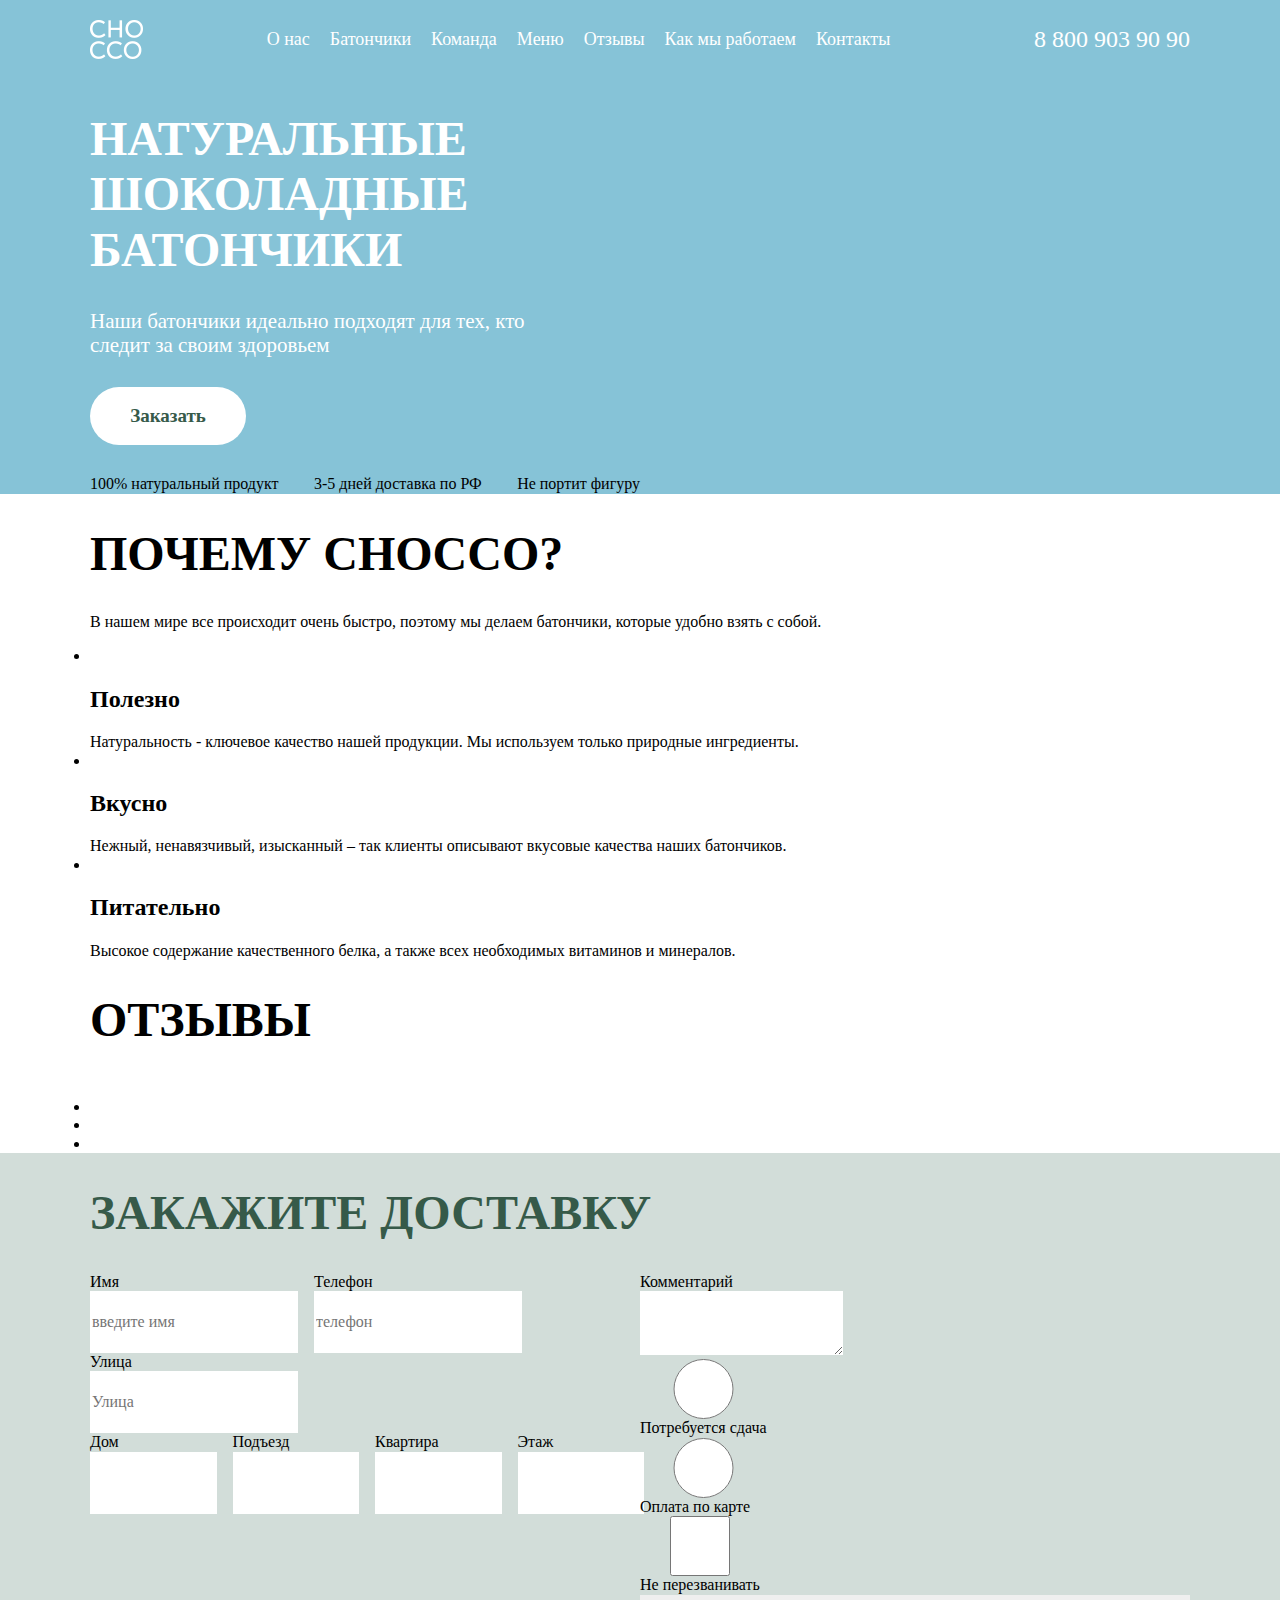
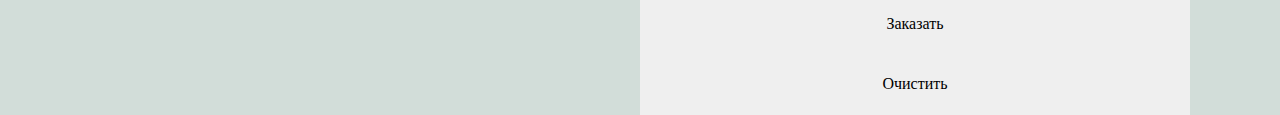
==== index.html @ 3db82af0 "начало проекта. создал основные блоки" ====
<!DOCTYPE html>
<html lang="ru">

<head>
    <meta charset="UTF-8" />
    <meta name="viewport" content="width=device-width, initial-scale=1.0" />
    <link rel="stylesheet" href="/css/style.css" />
    <title>Document</title>
</head>

<body>
    <div class="wrapper">
        <!-- main -->
        <main class="main">
            <section class="section section__one">
                <div class="container">
                    <header class="header">
                        <div class="header__logo"></div>
                        <ul class="header__menu">
                            <li class="header-menu__item">
                                <a href="" class="menu-item__link">О нас</a>
                            </li>
                            <li class="header-menu__item">
                                <a href="" class="menu-item__link">Батончики</a>
                            </li>
                            <li class="header-menu__item">
                                <a href="" class="menu-item__link">Команда</a>
                            </li>
                            <li class="header-menu__item">
                                <a href="" class="menu-item__link">Меню</a>
                            </li>
                            <li class="header-menu__item">
                                <a href="" class="menu-item__link">Отзывы</a>
                            </li>
                            <li class="header-menu__item">
                                <a href="" class="menu-item__link">Как мы работаем</a>
                            </li>
                            <li class="header-menu__item">
                                <a href="" class="menu-item__link">Контакты</a>
                            </li>
                        </ul>
                        <div class="header__contacts">
                            <a href="tel:88009039090" class="header-contacts__link">
                                <div class="header-contacts__icon"></div>
                                <div class="header-contacts__number">8 800 903 90 90</div>
                            </a>
                        </div>
                    </header>
                    <div class="hero__desc">
                        <h1 class="hero__title title">натуральные шоколадные батончики</h1>
                        <div class="hero__text">
                            Наши батончики идеально подходят для тех, кто следит за своим здоровьем
                        </div>
                        <div class="hero__btn">
                            <a href="" class="hero-btn__link">Заказать</a>
                        </div>
                    </div>
                    <ul class="hero-info__list">
                        <li class="hero-info-list__item">
                            <div class="hero-info-list-item__pic"></div>
                            <div class="hero-info-list-item__text">100% натуральный продукт</div>
                        </li>
                        <li class="hero-info-list__item">
                            <div class="hero-info-list-item__pic"></div>
                            <div class="hero-info-list-item__text">3-5 дней доставка по РФ</div>
                        </li>
                        <li class="hero-info-list__item">
                            <div class="hero-info-list-item__pic"></div>
                            <div class="hero-info-list-item__text">Не портит фигуру</div>
                        </li>
                    </ul>
                    <!-- <ul class="hero-dots__list">
                            <li class="hero-dots__item hero-dots__item--active"></li>
                            <li class="hero-dots__item"></li>
                            <li class="hero-dots__item"></li>
                            <li class="hero-dots__item"></li>
                            <li class="hero-dots__item"></li>
                            <li class="hero-dots__item"></li>
                            <li class="hero-dots__item"></li>
                            <li class="hero-dots__item"></li>
                        </ul> -->
                </div>
            </section>
            <section class="section section__about">
                <div class="container">
                    <article class="about-row">
                        <h1 class="title title__about">почему chocco?</h1>
                        <p class="about__text">
                            В нашем мире все происходит очень быстро, поэтому мы делаем батончики, которые удобно
                            взять с собой.
                        </p>
                    </article>
                    <article class="about-row">
                        <ul class="about__list">
                            <li class="about-list__item">
                                <div class="about-item__img-wrap">
                                    <img src="" alt="" class="about-item__img" />
                                </div>
                                <h2 class="about-item__title">Полезно</h2>
                                <div class="about-item__desc">
                                    Натуральность - ключевое качество нашей продукции. Мы используем только
                                    природные ингредиенты.
                                </div>
                            </li>
                            <li class="about-list__item">
                                <div class="about-item__img-wrap">
                                    <img src="" alt="" class="about-item__img" />
                                </div>
                                <h2 class="about-item__title">Вкусно</h2>
                                <div class="about-item__desc">
                                    Нежный, ненавязчивый, изысканный – так клиенты описывают вкусовые качества наших
                                    батончиков.
                                </div>
                            </li>
                            <li class="about-list__item">
                                <div class="about-item__img-wrap">
                                    <img src="" alt="" class="about-item__img" />
                                </div>
                                <h2 class="about-item__title">Питательно</h2>
                                <div class="about-item__desc">
                                    Высокое содержание качественного белка, а также всех необходимых витаминов и
                                    минералов.
                                </div>
                            </li>
                        </ul>
                    </article>
                </div>
            </section>

            <section class="section section-reviews">
                <div class="container">
                    <h1 class="title reviews-title">отзывы</h1>
                    <article class="review">
                        <div class="review__avatar-wrap">
                            <img src="" alt="" class="review__avatar" />
                        </div>
                        <ul class="reviews__list">
                            <li class="reviews__item">
                                <div class="reviews-item__img-wrap">
                                    <img src="" alt="" class="reviews-item__img" />
                                </div>
                            </li>
                            <li class="reviews__item">
                                <div class="reviews-item__img-wrap">
                                    <img src="" alt="" class="reviews-item__img" />
                                </div>
                            </li>
                            <li class="reviews__item">
                                <div class="reviews-item__img-wrap">
                                    <img src="" alt="" class="reviews-item__img" />
                                </div>
                            </li>
                        </ul>
                    </article>
                </div>
            </section>

            <section class="section section-form">
                <div class="container">
                    <form class="order-form" action="">
                        <h1 class="title form-title">закажите доставку</h1>
                        <div class="form__column">
                            <div class="form-column__row">
                                <label class="form-row__block">
                                    <div class="input-label__text">Имя</div>
                                    <input type="text" name="name" class="order-form__input" placeholder="введите имя" required />
                                </label>
                                <label class="form-row__block">
                                    <div class="input-label__text">Телефон</div>
                                    <input type="number" name="phone" class="order-form__input" placeholder="телефон" required />
                                </label>
                            </div>
                            <div class="form-column__row">
                                <label class="form-row__block">
                                    <div class="input-label__text">Улица</div>
                                    <input type="text" name="street" class="order-form__input" placeholder="Улица"
                                        required />
                                </label>
                            </div>
                            <div class="form-column__row">
                                <label class="form-row__block">
                                    <div class="input-label__text">Дом</div>
                                    <input type="number" name="building" class="order-form__input" id="" />
                                </label>
                                <label class="form-row__block">
                                    <div class="input-label__text">Подъезд</div>
                                    <input type="number" name="block" class="order-form__input" />
                                </label>
                                <label class="form-row__block">
                                    <div class="input-label__text">Квартира</div>
                                    <input type="number" name="apart" class="order-form__input"/>
                                </label>
                                <label class="form-row__block">
                                    <div class="input-label__text">Этаж</div>
                                    <input type="number" name="floor" class="order-form__input" />
                                </label>
                            </div>
                        </div>
                        <div class="form__column">
                            <div class="form-column__row">
                                <label class="order-form__block">
                                    <div class="input-label__text">Комментарий</div>
                                    <textarea name="comment" id=""
                                        class="order-form__input order-form__input--textarea"></textarea>
                                </label>
                            </div>
                            <div class="form-column__row">
                                <label class="form-row__block" name="money">
                                    <input type="radio" value="odd-money" name="money"
                                        class="order-form__input order-form__input--radiobutton" />
                                    <div class="form-input__text">Потребуется сдача</div>
                                    <input type="radio" value="card" name="money"
                                        class="order-form__input order-form__input--radiobutton" />
                                    <div class="form-input__text">Оплата по карте</div>
                                </label>
                            </div>
                            <div class="form-column__row">
                                <label class="form-row__block">
                                    <input type="checkbox" class="order-form__input order-form__input--checkbox" />
                                    <div class="form-input__text">Не перезванивать</div>
                                </label>
                            </div>
                            <div class="form-input__row">
                                <input type="submit" class="order-form__input order-form__input--submit"
                                    value="Заказать" />
                                <input type="reset" class="order-form__input order-form__input--reset"
                                    value="Очистить" />
                            </div>
                        </div>
                    </form>
                </div>
            </section>
        </main>
        <!-- footer -->
    </div>
</body>

</html>
---- css/style.css ----
@import url(/css/normalize.css);
@import url(/css/fonts/fonts.css);
@import url(/css/layout.css);
@import url(/css/blocks/header/header.css);
.title {
  text-transform: uppercase;
  font-size: 48px;
}

.wrapper {
  width: 100%;
}

ul {
  margin: 0;
  padding: 0;
}

.container {
  width: 1100px;
  margin: 0 auto;
  font-family: Alegreya Sans;
}

.section__one {
  display: flex;
  flex-direction: column;
  flex-wrap: nowrap;
  background-color: #86c3d7;
}

.header {
  display: flex;
  justify-content: space-between;
  align-items: center;
  padding: 20px 0;
  font-size: 18px;
}

.header__logo {
  background: url(/css/blocks/header/logo.png) center center no-repeat;
  width: 53px;
  height: 39px;
}

.header__menu {
  display: flex;
  margin: 0;
  padding: 0;
  list-style-type: none;
  justify-content: space-around;
}

.header-menu__item {
  margin-right: 20px;
}

.menu-item__link {
  text-decoration: none;
  color: #fff;
}

.header-contacts__link {
  text-decoration: none;
  color: #fff;
  font-size: 24px;
}

.hero__desc {
  width: 40%;
}

.hero__title {
  color: #fff;
}

.hero__text {
  font-family: Alegreya Sans;
  font-size: 21px;
  color: #fff;
}

.hero__btn {
  background-color: #fff;
  width: 156px;
  height: 58px;
  display: flex;
  justify-content: center;
  align-items: center;
  border-radius: 30px;
  margin: 30px 0;
}

.hero-btn__link {
  text-decoration: none;
  color: #000;
  font-size: 19px;
  font-weight: 800;
  color: #365a49;
}

.hero-info__list {
  margin: 0;
  padding: 0;
  list-style-type: none;
  display: flex;
  width: 50%;
  justify-content: space-between;
}

.section-form {
  background-color: #d2ddd9;
}

.order-form {
  display: flex;
  flex-wrap: wrap;
}

.form-title {
  color: #365a49;
  width: 100%;
}

.form__column {
  width: 50%;
}

.form-column__row {
  display: flex;
}

.form-row__block {
  display: flex;
  flex-direction: column;
  margin-right: 20px;
}
.form-row__block:last-child {
  margin-right: 0;
}

.order-form__input {
  height: 60px;
  width: 100%;
  border: none;
  outline-color: #dee2bd;
}

.order-form__input--radiobutton {
  display: inline-block;
}
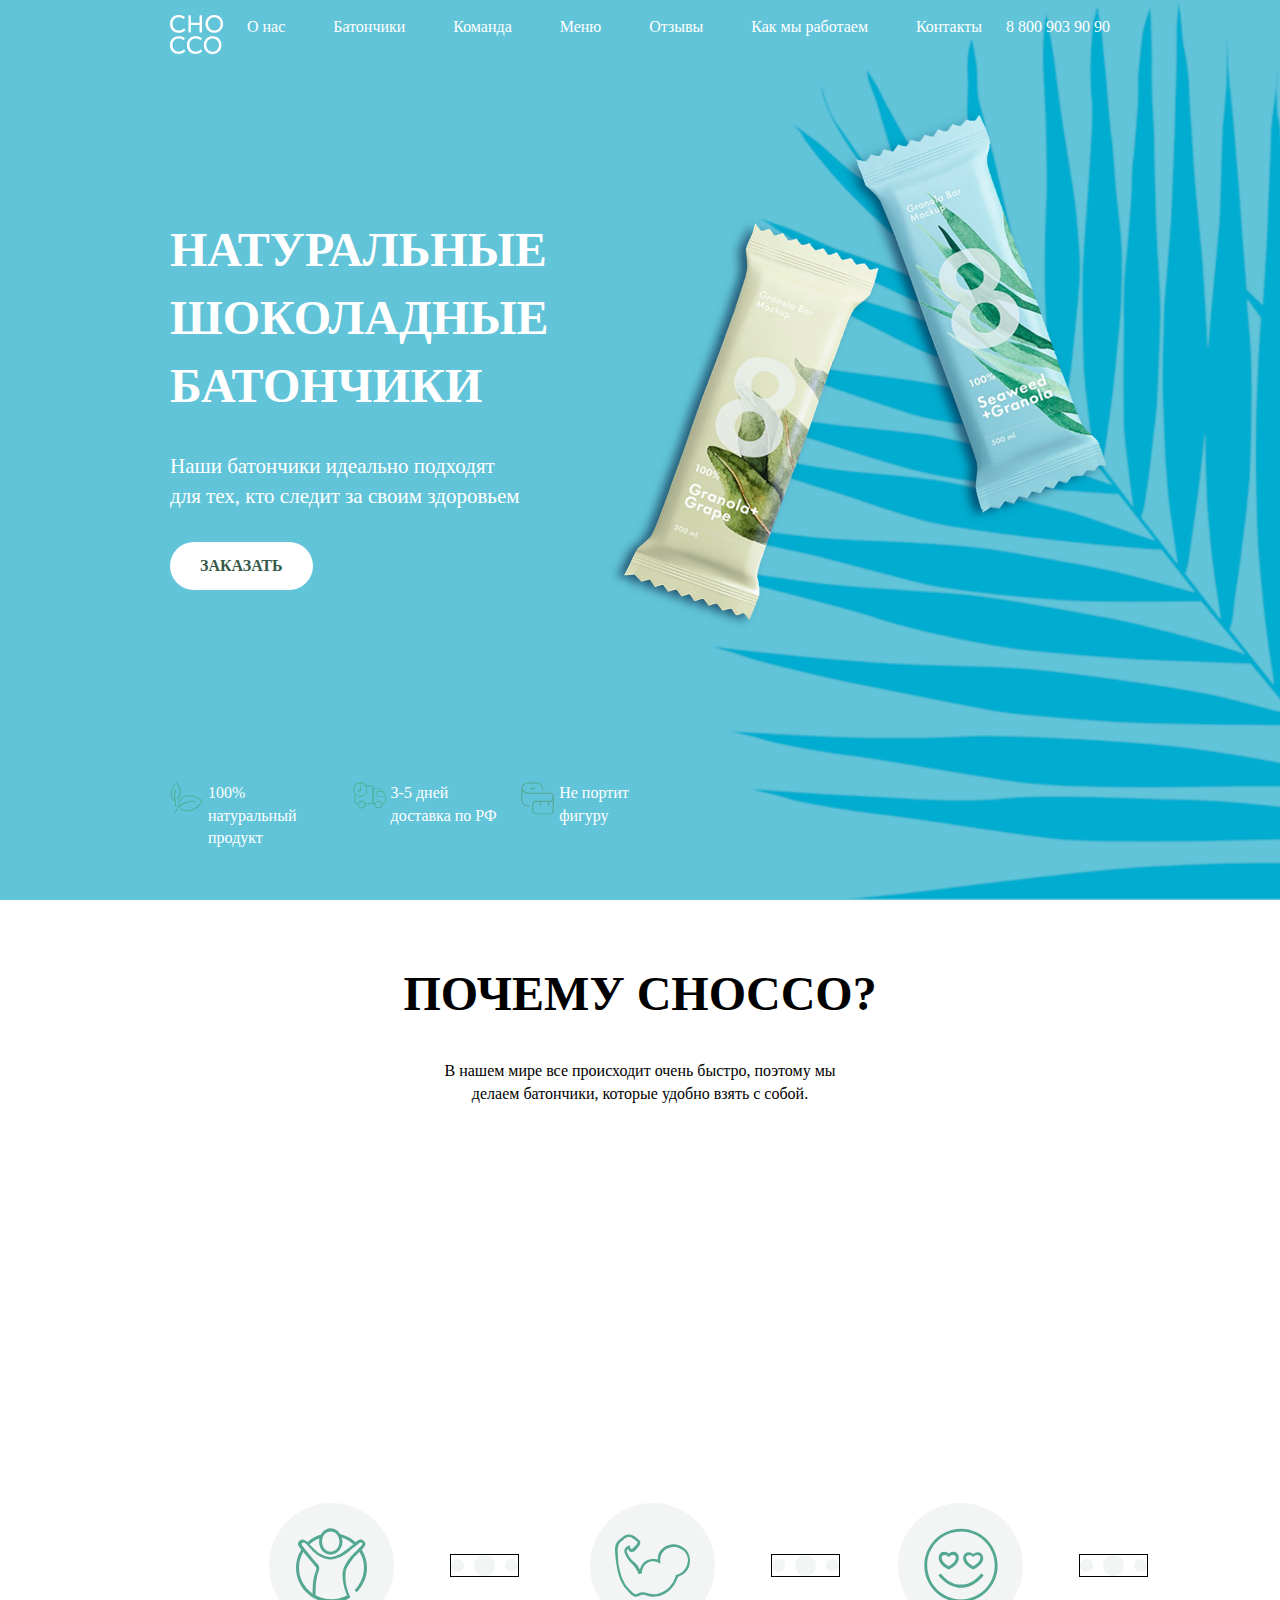
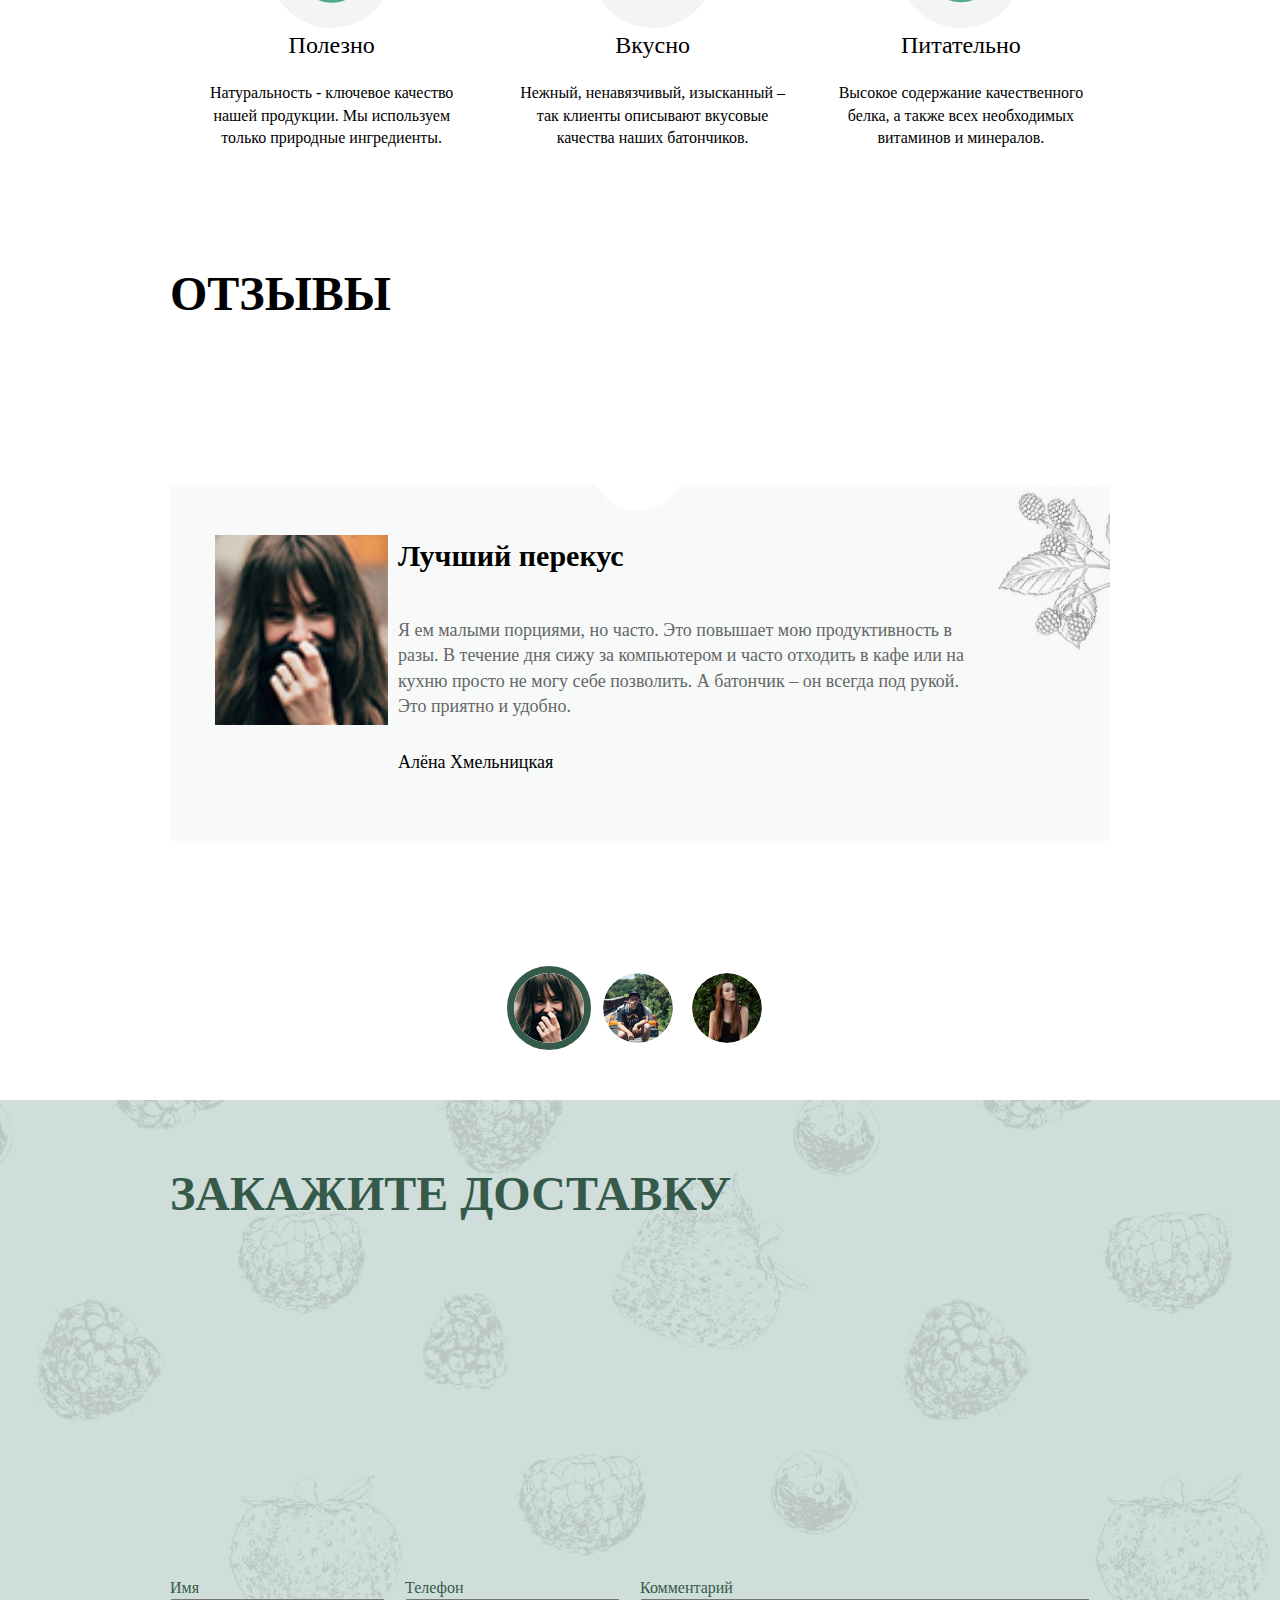
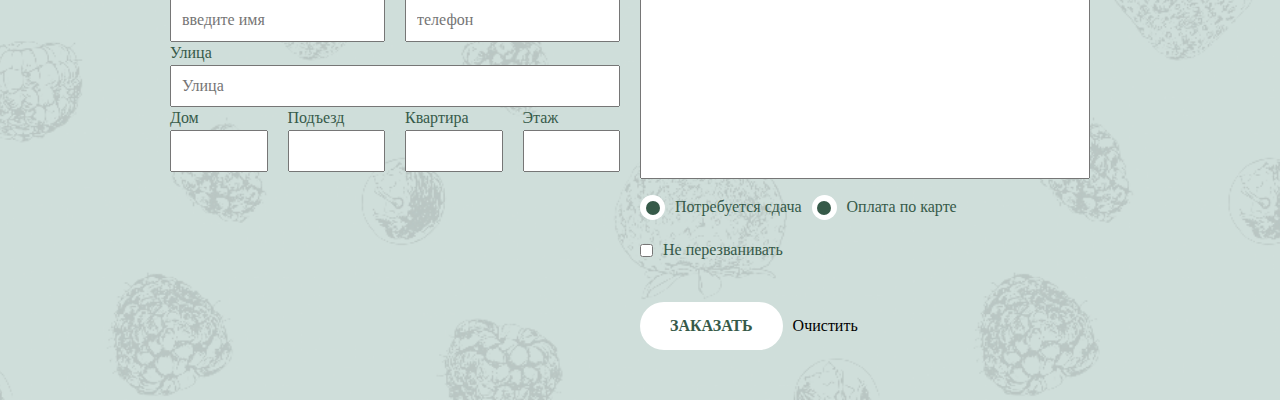
==== commit a995c1d6: "рbout-item__img-wrapазметил блоки hero,about, form" ====
--- a/index.html
+++ b/index.html
@@ -4,7 +4,7 @@
 <head>
     <meta charset="UTF-8" />
     <meta name="viewport" content="width=device-width, initial-scale=1.0" />
-    <link rel="stylesheet" href="/css/style.css" />
+    <link rel="stylesheet" href="/css/main.css" />
     <title>Document</title>
 </head>
 
@@ -12,80 +12,82 @@
     <div class="wrapper">
         <!-- main -->
         <main class="main">
-            <section class="section section__one">
+            <section class=" section section--uncentered hero">
                 <div class="container">
                     <header class="header">
-                        <div class="header__logo"></div>
-                        <ul class="header__menu">
-                            <li class="header-menu__item">
-                                <a href="" class="menu-item__link">О нас</a>
-                            </li>
-                            <li class="header-menu__item">
-                                <a href="" class="menu-item__link">Батончики</a>
-                            </li>
-                            <li class="header-menu__item">
-                                <a href="" class="menu-item__link">Команда</a>
-                            </li>
-                            <li class="header-menu__item">
-                                <a href="" class="menu-item__link">Меню</a>
-                            </li>
-                            <li class="header-menu__item">
-                                <a href="" class="menu-item__link">Отзывы</a>
-                            </li>
-                            <li class="header-menu__item">
-                                <a href="" class="menu-item__link">Как мы работаем</a>
-                            </li>
-                            <li class="header-menu__item">
-                                <a href="" class="menu-item__link">Контакты</a>
-                            </li>
-                        </ul>
-                        <div class="header__contacts">
+                        <img src="./css/img/header/logo.png" class="header__logo" alt="chocco"></img>
+                        <nav class="nav">
+                            <ul class="nav__list">
+                                <li class="nav-list__item">
+                                    <a href="" class="nav-item__link">О нас</a>
+                                </li>
+                                <li class="nav-list__item">
+                                    <a href="" class="nav-item__link">Батончики</a>
+                                </li>
+                                <li class="nav-list__item">
+                                    <a href="" class="nav-item__link">Команда</a>
+                                </li>
+                                <li class="nav-list__item">
+                                    <a href="" class="nav-item__link">Меню</a>
+                                </li>
+                                <li class="nav-list__item">
+                                    <a href="" class="nav-item__link">Отзывы</a>
+                                </li>
+                                <li class="nav-list__item">
+                                    <a href="" class="nav-item__link">Как мы работаем</a>
+                                </li>
+                                <li class="nav-list__item">
+                                    <a href="" class="nav-item__link">Контакты</a>
+                                </li>
+                            </ul>
+                        </nav>
+                        <adress class="header__contacts">
                             <a href="tel:88009039090" class="header-contacts__link">
                                 <div class="header-contacts__icon"></div>
                                 <div class="header-contacts__number">8 800 903 90 90</div>
                             </a>
-                        </div>
+                        </adress>
                     </header>
-                    <div class="hero__desc">
-                        <h1 class="hero__title title">натуральные шоколадные батончики</h1>
-                        <div class="hero__text">
-                            Наши батончики идеально подходят для тех, кто следит за своим здоровьем
-                        </div>
-                        <div class="hero__btn">
-                            <a href="" class="hero-btn__link">Заказать</a>
+                    <div class="hero__content">
+                        <div class="hero__desc">
+                            <h1 class="title title--margin">натуральные шоколадные батончики</h1>
+                            <div class="hero__subtitle">
+                                Наши батончики идеально подходят для тех, кто следит за своим здоровьем
+                            </div>
+                            <button type="button" class="btn">Заказать</button>
+                        </div>
+                        <div class="hero__img-wrap">
+                            <img src="/css/img/Батончики.png" alt="" class="hero__img">
                         </div>
                     </div>
                     <ul class="hero-info__list">
-                        <li class="hero-info-list__item">
-                            <div class="hero-info-list-item__pic"></div>
-                            <div class="hero-info-list-item__text">100% натуральный продукт</div>
-                        </li>
-                        <li class="hero-info-list__item">
-                            <div class="hero-info-list-item__pic"></div>
-                            <div class="hero-info-list-item__text">3-5 дней доставка по РФ</div>
-                        </li>
-                        <li class="hero-info-list__item">
-                            <div class="hero-info-list-item__pic"></div>
-                            <div class="hero-info-list-item__text">Не портит фигуру</div>
-                        </li>
+                                <li class="hero-info-list__item">
+                                    <div class="hero-info-list-item__pic-wrap">
+                                        <img src="/css/icons/5.svg" alt="" class="hero-info-list-item__pic">
+                                    </div>
+                                    <div class="hero-info-list-item__text">100% натуральный продукт</div>
+                                </li>
+                                <li class="hero-info-list__item">
+                                    <div class="hero-info-list-item__pic-wrap">
+                                        <img src="/css/icons/6.svg" alt="" class="hero-info-list-item__pic">
+                                    </div>
+                                    <div class="hero-info-list-item__text">3-5 дней доставка по РФ</div>
+                                </li>
+                                <li class="hero-info-list__item">
+                                    <div class="hero-info-list-item__pic-wrap">
+                                        <img src="/css/icons/4.svg" alt="" class="hero-info-list-item__pic">
+                                    </div>
+                                    <div class="hero-info-list-item__text">Не портит фигуру</div>
+                                </li>
                     </ul>
-                    <!-- <ul class="hero-dots__list">
-                            <li class="hero-dots__item hero-dots__item--active"></li>
-                            <li class="hero-dots__item"></li>
-                            <li class="hero-dots__item"></li>
-                            <li class="hero-dots__item"></li>
-                            <li class="hero-dots__item"></li>
-                            <li class="hero-dots__item"></li>
-                            <li class="hero-dots__item"></li>
-                            <li class="hero-dots__item"></li>
-                        </ul> -->
+                    
                 </div>
             </section>
-            <section class="section section__about">
+            <section class="section about">
                 <div class="container">
                     <article class="about-row">
                         <h1 class="title title__about">почему chocco?</h1>
-                        <p class="about__text">
+                        <p class="about__subtitle">
                             В нашем мире все происходит очень быстро, поэтому мы делаем батончики, которые удобно
                             взять с собой.
                         </p>
@@ -94,7 +96,7 @@
                         <ul class="about__list">
                             <li class="about-list__item">
                                 <div class="about-item__img-wrap">
-                                    <img src="" alt="" class="about-item__img" />
+                                    <img src="/css/icons/1.svg" alt="" class="about-item__img" />
                                 </div>
                                 <h2 class="about-item__title">Полезно</h2>
                                 <div class="about-item__desc">
@@ -104,7 +106,7 @@
                             </li>
                             <li class="about-list__item">
                                 <div class="about-item__img-wrap">
-                                    <img src="" alt="" class="about-item__img" />
+                                    <img src="/css/icons/2.svg" alt="" class="about-item__img" />
                                 </div>
                                 <h2 class="about-item__title">Вкусно</h2>
                                 <div class="about-item__desc">
@@ -114,7 +116,7 @@
                             </li>
                             <li class="about-list__item">
                                 <div class="about-item__img-wrap">
-                                    <img src="" alt="" class="about-item__img" />
+                                    <img src="/css/icons/3.svg" alt="" class="about-item__img" />
                                 </div>
                                 <h2 class="about-item__title">Питательно</h2>
                                 <div class="about-item__desc">
@@ -127,108 +129,121 @@
                 </div>
             </section>
 
-            <section class="section section-reviews">
+            <section class="section reviews">
                 <div class="container">
                     <h1 class="title reviews-title">отзывы</h1>
                     <article class="review">
                         <div class="review__avatar-wrap">
-                            <img src="" alt="" class="review__avatar" />
-                        </div>
-                        <ul class="reviews__list">
+                            <img src="/css/img/reviews/photo-1458890715264-db84f7c6ef13.jpg" alt="" class="review__avatar" />
+                        </div>
+                        <div class="review__desc">
+                            <h4 class="review-desc__title">Лучший перекус</h4>
+                            <div class="review__text">
+                                <p>Я ем малыми порциями, но часто. Это повышает мою продуктивность в разы. В течение дня сижу за компьютером 
+                                    и часто отходить в кафе или на кухню просто не могу себе позволить. А батончик – он всегда под рукой. Это приятно 
+                                    и удобно. 
+                                    </p>
+                            </div>
+                            <div class="review__autor">Алёна Хмельницкая</div>
+                        </div>                        
+                    </article>
+                    <ul class="reviews__list">
+                            <li class="reviews__item reviews__item--active">
+                                <div class="reviews-item__img-wrap">
+                                    <img src="/css/img/reviews/photo-1458890715264-db84f7c6ef13.jpg" alt="" class="reviews-item__img" />
+                                </div>
+                            </li>
                             <li class="reviews__item">
                                 <div class="reviews-item__img-wrap">
-                                    <img src="" alt="" class="reviews-item__img" />
+                                    <img src="/css/img/reviews/photo-1468546818829-25bb337b6646.jpg" alt="" class="reviews-item__img" />
                                 </div>
                             </li>
                             <li class="reviews__item">
                                 <div class="reviews-item__img-wrap">
-                                    <img src="" alt="" class="reviews-item__img" />
-                                </div>
-                            </li>
-                            <li class="reviews__item">
-                                <div class="reviews-item__img-wrap">
-                                    <img src="" alt="" class="reviews-item__img" />
+                                    <img src="/css/img/reviews/photo-1445404590072-16ef9c18bd83.jpg" alt="" class="reviews-item__img" />
                                 </div>
                             </li>
                         </ul>
-                    </article>
                 </div>
-            </section>
-
-            <section class="section section-form">
-                <div class="container">
-                    <form class="order-form" action="">
-                        <h1 class="title form-title">закажите доставку</h1>
-                        <div class="form__column">
-                            <div class="form-column__row">
-                                <label class="form-row__block">
-                                    <div class="input-label__text">Имя</div>
-                                    <input type="text" name="name" class="order-form__input" placeholder="введите имя" required />
-                                </label>
-                                <label class="form-row__block">
-                                    <div class="input-label__text">Телефон</div>
-                                    <input type="number" name="phone" class="order-form__input" placeholder="телефон" required />
-                                </label>
-                            </div>
-                            <div class="form-column__row">
-                                <label class="form-row__block">
-                                    <div class="input-label__text">Улица</div>
-                                    <input type="text" name="street" class="order-form__input" placeholder="Улица"
-                                        required />
-                                </label>
-                            </div>
-                            <div class="form-column__row">
-                                <label class="form-row__block">
-                                    <div class="input-label__text">Дом</div>
-                                    <input type="number" name="building" class="order-form__input" id="" />
-                                </label>
-                                <label class="form-row__block">
-                                    <div class="input-label__text">Подъезд</div>
-                                    <input type="number" name="block" class="order-form__input" />
-                                </label>
-                                <label class="form-row__block">
-                                    <div class="input-label__text">Квартира</div>
-                                    <input type="number" name="apart" class="order-form__input"/>
-                                </label>
-                                <label class="form-row__block">
-                                    <div class="input-label__text">Этаж</div>
-                                    <input type="number" name="floor" class="order-form__input" />
-                                </label>
-                            </div>
-                        </div>
-                        <div class="form__column">
-                            <div class="form-column__row">
-                                <label class="order-form__block">
-                                    <div class="input-label__text">Комментарий</div>
-                                    <textarea name="comment" id=""
-                                        class="order-form__input order-form__input--textarea"></textarea>
-                                </label>
-                            </div>
-                            <div class="form-column__row">
-                                <label class="form-row__block" name="money">
-                                    <input type="radio" value="odd-money" name="money"
-                                        class="order-form__input order-form__input--radiobutton" />
-                                    <div class="form-input__text">Потребуется сдача</div>
-                                    <input type="radio" value="card" name="money"
-                                        class="order-form__input order-form__input--radiobutton" />
-                                    <div class="form-input__text">Оплата по карте</div>
-                                </label>
-                            </div>
-                            <div class="form-column__row">
-                                <label class="form-row__block">
-                                    <input type="checkbox" class="order-form__input order-form__input--checkbox" />
-                                    <div class="form-input__text">Не перезванивать</div>
-                                </label>
-                            </div>
-                            <div class="form-input__row">
-                                <input type="submit" class="order-form__input order-form__input--submit"
-                                    value="Заказать" />
-                                <input type="reset" class="order-form__input order-form__input--reset"
-                                    value="Очистить" />
-                            </div>
-                        </div>
-                    </form>
-                </div>
+
+            </section>
+
+            <section class="section form">
+                <div class="container">
+                    <h1 class="title form-title">закажите доставку</h1>
+                <form class="order-form" action="">                    
+                    <div class="form__column">
+                        <div class="form-column__row">
+                            <label class="form-row__block">
+                                <div class="input-label__text">Имя</div>
+                                <input type="text" name="name" class="order-form__input" placeholder="введите имя"
+                                    required />
+                            </label>
+                            <label class="form-row__block">
+                                <div class="input-label__text">Телефон</div>
+                                <input type="number" name="phone" class="order-form__input" placeholder="телефон"
+                                    required />
+                            </label>
+                        </div>
+                        <div class="form-column__row">
+                            <label class="form-row__block">
+                                <div class="input-label__text">Улица</div>
+                                <input type="text" name="street" class="order-form__input" placeholder="Улица"
+                                    required />
+                            </label>
+                        </div>
+                        <div class="form-column__row">
+                            <label class="form-row__block">
+                                <div class="input-label__text">Дом</div>
+                                <input type="number" name="building" class="order-form__input" id="" />
+                            </label>
+                            <label class="form-row__block">
+                                <div class="input-label__text">Подъезд</div>
+                                <input type="number" name="block" class="order-form__input" />
+                            </label>
+                            <label class="form-row__block">
+                                <div class="input-label__text">Квартира</div>
+                                <input type="number" name="apart" class="order-form__input" />
+                            </label>
+                            <label class="form-row__block">
+                                <div class="input-label__text">Этаж</div>
+                                <input type="number" name="floor" class="order-form__input" />
+                            </label>
+                        </div>
+                    </div>
+                    <div class="form__column">
+                        <div class="form-column__row">
+                            <label class="form-row__block">
+                                <div class="input-label__text">Комментарий</div>
+                                <textarea name="comment" id=""
+                                    class="order-form__input order-form__input--textarea"></textarea>
+                            </label>
+                        </div>
+                        <div class="form-column__row">
+                            <label class="form-row__block form-row__block--flex" name="money">
+                                <input type="radio" value="odd-money" name="money"
+                                    class="order-form__radiobutton"/>
+                                <div class="order-form__radiobutton-custom"></div>
+                                <div class="form-input__text">Потребуется сдача</div>
+                                <input type="radio" value="card" name="money"
+                                    class="order-form__radiobutton"/>
+                                    <div class="order-form__radiobutton-custom"></div>
+                                <div class="form-input__text">Оплата по карте</div>
+                            </label>
+                        </div>
+                        <div class="form-column__row">
+                            <label class="form-row__block form-row__block--flex">
+                                <input type="checkbox" class="order-form__checkbox" />
+                                <div class="form-input__text">Не перезванивать</div>
+                            </label>
+                        </div>
+                        <div class="form-input__row">
+                            <input type="submit" class="order-form__submit btn" value="Заказать" />
+                            <input type="reset" class="order-form__reset" value="Очистить" />
+                        </div>
+                    </div>
+                </form>
+            </div>
             </section>
         </main>
         <!-- footer -->
--- a/css/main.css
+++ b/css/main.css
@@ -0,0 +1,349 @@
+@import url(/css/_misc/normalaze.css);
+@import url(/css/_misc/fonts.css);
+body {
+  font-size: 16px;
+  line-height: 1.42;
+  -webkit-font-smoothing: antialiased;
+  -moz-osx-font-smoothing: grayscale;
+  position: relative;
+}
+
+.wrapper {
+  position: relative;
+  width: 100%;
+  min-width: 960px;
+  overflow: hidden;
+  font-family: Alegreya Sans;
+}
+
+.container {
+  width: 940px;
+  margin: 0 auto;
+  display: flex;
+  flex-direction: column;
+  justify-content: space-between;
+  height: 100vh;
+  padding-bottom: 50px;
+}
+
+h1,
+h2,
+h3,
+h4,
+h5,
+h6 {
+  margin-top: 0;
+  font-weight: normal;
+}
+
+table {
+  border-collapse: collapse;
+  border-spacing: 0;
+}
+
+ul {
+  padding: 0;
+  margin: 0;
+}
+ul li {
+  list-style: none;
+}
+
+p {
+  padding: 0;
+  margin: 0;
+}
+
+footer {
+  position: relative;
+  width: 100%;
+}
+
+* {
+  box-sizing: border-box;
+}
+
+.section {
+  display: flex;
+  flex-direction: column;
+  justify-content: center;
+  height: 100vh;
+}
+.section--uncentered {
+  justify-content: space-between;
+}
+
+.hero {
+  color: #fff;
+  background: #61c4d9 url(/css/img/hero-background.png) center center/cover no-repeat;
+}
+
+.header {
+  display: flex;
+  justify-content: space-between;
+  align-items: center;
+}
+
+.header__logo {
+  margin-top: 15px;
+}
+
+.nav {
+  flex: 1;
+}
+
+.nav__list {
+  display: flex;
+  justify-content: space-around;
+}
+
+.nav-item__link {
+  color: #000;
+  text-decoration: none;
+  color: #fff;
+}
+
+.header-contacts__link {
+  color: #000;
+  text-decoration: none;
+  color: #fff;
+}
+
+.hero__content {
+  display: flex;
+  flex-direction: row;
+  align-items: center;
+  padding-bottom: 20px;
+}
+
+.title {
+  font-size: 48px;
+  font-weight: bold;
+  text-transform: uppercase;
+  margin-top: 60px;
+}
+
+.hero__subtitle {
+  font-family: AlegreyaSans;
+  font-size: 21px;
+  padding-right: 80px;
+}
+
+.btn {
+  background-color: #fff;
+  padding: 15px 30px;
+  text-transform: uppercase;
+  color: #365a49;
+  cursor: pointer;
+  outline: none;
+  border-radius: 30px;
+  border: none;
+  font-weight: bold;
+  margin-top: 30px;
+}
+
+.hero-info__list {
+  display: flex;
+  width: 50%;
+  margin-top: 70px;
+  font-size: 16px;
+}
+
+.hero-info-list__item {
+  display: flex;
+  align-items: flex-start;
+  justify-content: space-between;
+  margin-right: 20px;
+}
+.hero-info-list__item:last-child {
+  margin-right: 0;
+}
+
+.hero-info-list-item__pic-wrap {
+  width: 50px;
+  height: 50px;
+  object-fit: contein;
+  margin-right: 5px;
+}
+
+.about {
+  text-align: center;
+}
+
+.about__subtitle {
+  width: 45%;
+  margin: 0 auto;
+}
+
+.about__list {
+  display: flex;
+  flex: 1;
+}
+
+.about-list__item {
+  padding: 0 20px;
+}
+
+.about-item__img-wrap {
+  width: 125px;
+  height: 125px;
+  background-color: #f2f5f4;
+  border-radius: 50%;
+  display: flex;
+  justify-content: center;
+  align-items: center;
+  margin: 0 auto;
+  position: relative;
+}
+.about-item__img-wrap:after {
+  content: "";
+  display: block;
+  width: 67px;
+  height: 21px;
+  background: url(/css/img/about/dots.png) center center/cover no-repeat;
+  border: 1px solid black;
+  position: absolute;
+  right: -100%;
+}
+
+.about-item__img-wrap:last-child:after {
+  width: 100px;
+}
+
+.about-item__img {
+  object-fit: contain;
+  width: 75px;
+  height: 75px;
+}
+
+.form {
+  background: url(./img/form_background.png) center center/cover no-repeat;
+  color: #365a49;
+}
+
+.order-form {
+  display: flex;
+}
+
+.form__column {
+  flex: 1;
+}
+
+.form-column__row {
+  display: flex;
+}
+
+.form-row__block {
+  padding-right: 20px;
+  flex: 1;
+}
+.form-row__block--flex {
+  display: flex;
+  align-items: center;
+}
+.form-row__block--flex .form-input__text {
+  margin: 10px;
+}
+
+.order-form__input {
+  padding: 10px;
+  width: 100%;
+}
+.order-form__input--textarea {
+  height: 180px;
+  resize: none;
+}
+
+.order-form__radiobutton {
+  display: none;
+}
+.order-form__radiobutton-custom {
+  display: flex;
+  width: 25px;
+  height: 25px;
+  background: #fff;
+  border-radius: 50%;
+  justify-content: center;
+  align-items: center;
+}
+.order-form__radiobutton-custom:after {
+  content: "";
+  display: block;
+  width: 14px;
+  height: 14px;
+  border-radius: 50%;
+  background: #365a49;
+}
+
+.order-form__reset {
+  background: transparent;
+  border: none;
+  outline: none;
+}
+
+.review {
+  display: flex;
+  padding: 50px 45px 35px;
+  background: url(/css/img/reviews/background-review.png) center center/cover no-repeat;
+  min-height: 345px;
+}
+
+.review__avatar-wrap {
+  width: 60%;
+  height: 70%;
+  margin-right: 10px;
+}
+
+.review__avatar {
+  height: 100%;
+  width: 100%;
+  object-fit: cover;
+}
+
+.review-desc__title {
+  font-size: 30px;
+  font-weight: bold;
+}
+
+.review__text {
+  color: #666;
+  font-size: 18px;
+  padding-right: 100px;
+}
+
+.review__autor {
+  font-size: 18px;
+  font-weight: 500;
+  margin-top: 30px;
+}
+
+.reviews__list {
+  display: flex;
+  justify-content: center;
+  align-items: center;
+}
+
+.reviews__item {
+  margin-right: 5px;
+  border: 7px solid transparent;
+  border-radius: 50%;
+  overflow: hidden;
+}
+
+.reviews__item--active {
+  border-color: #365a49;
+}
+
+.reviews-item__img-wrap {
+  width: 70px;
+  height: 70px;
+  overflow: hidden;
+  border-radius: 50%;
+}
+
+.reviews-item__img {
+  width: 100%;
+  height: 100%;
+  object-fit: cover;
+}
+/*# sourceMappingURL=main.css.map */